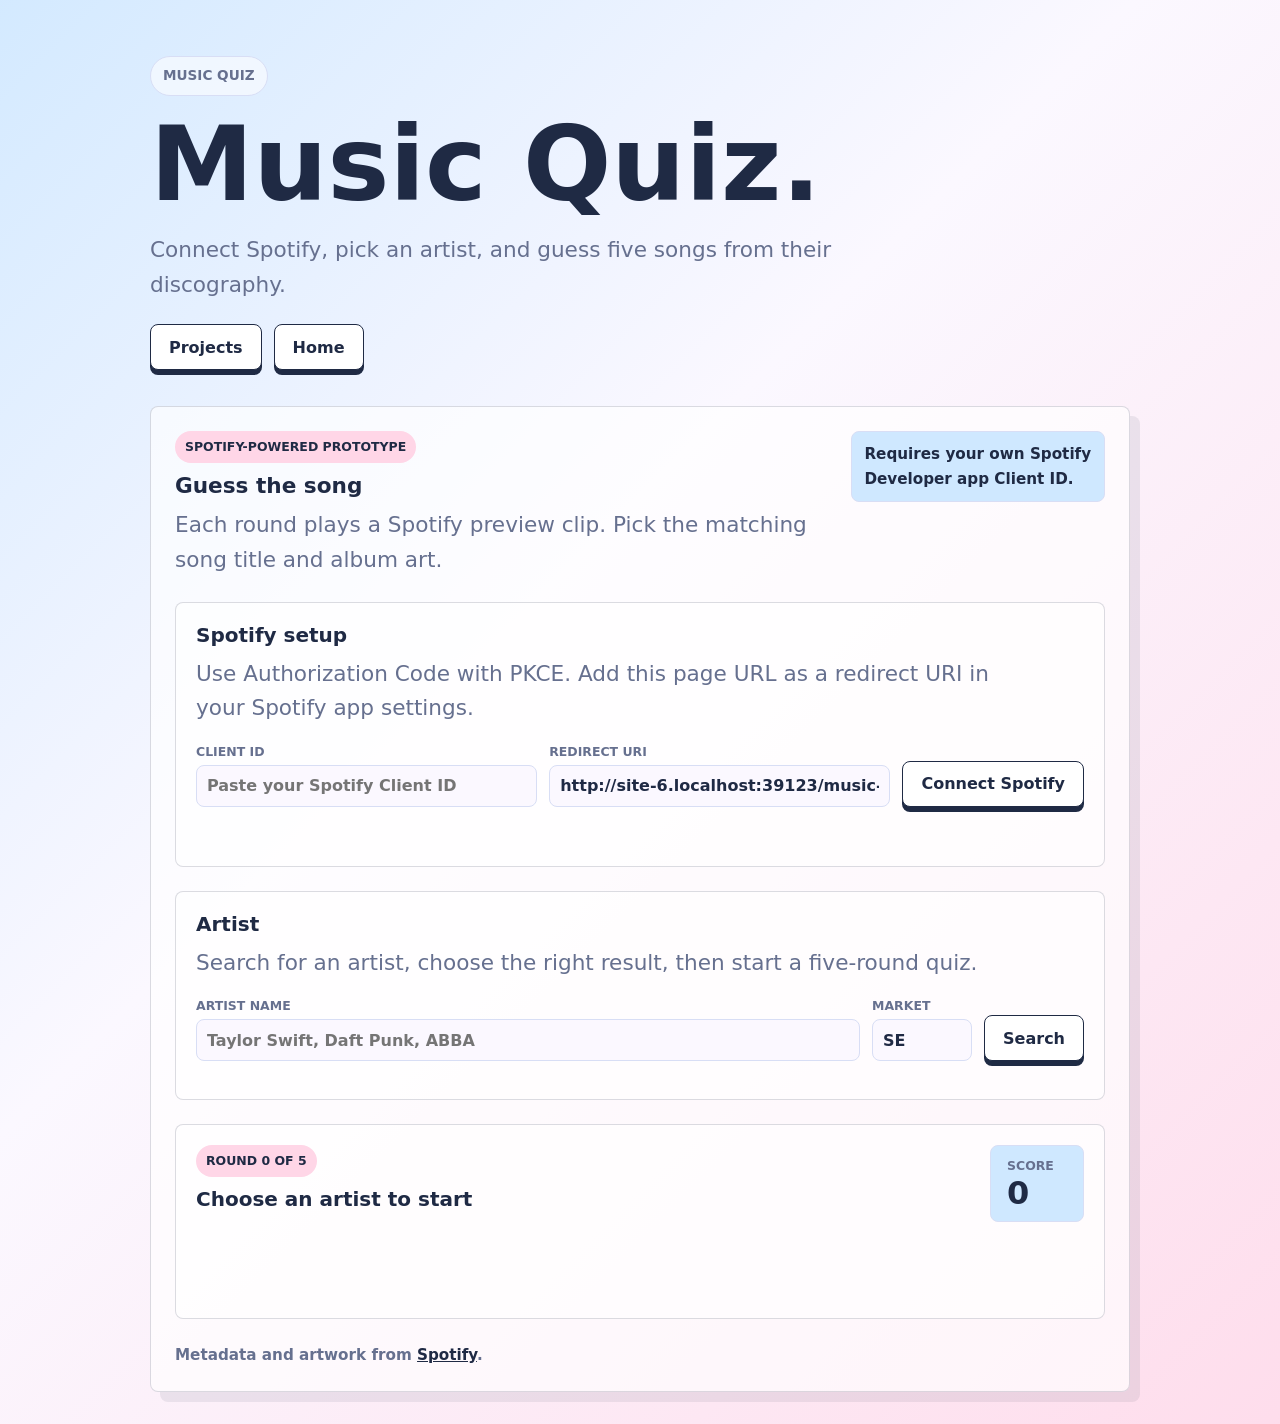
==== music-quiz.html @ 1cb23871 "Added a Jeopardy-style trivia game and a bandle-ish music quiz game" ====
<!DOCTYPE html>
<html lang="en">
<head>
    <meta charset="UTF-8">
    <meta name="viewport" content="width=device-width, initial-scale=1.0">
    <title>Music Quiz | MACKAN</title>
    <link rel="stylesheet" href="style.css">
</head>
<body>
    <main class="projects-page">
        <section class="projects-shell" aria-label="Music quiz">
            <div class="projects-header">
                <p class="eyebrow">MUSIC QUIZ</p>
                <h1>Music Quiz.</h1>
                <p>Connect Spotify, pick an artist, and guess five songs from their discography.</p>
                <div class="actions">
                    <a href="projects.html">Projects</a>
                    <a href="index.html">Home</a>
                </div>
            </div>

            <section class="music-quiz" aria-labelledby="music-quiz-title">
                <div class="music-quiz-topbar">
                    <div>
                        <p class="project-kicker">Spotify-powered prototype</p>
                        <h2 id="music-quiz-title">Guess the song</h2>
                        <p>Each round plays a Spotify preview clip. Pick the matching song title and album art.</p>
                    </div>
                    <p class="spotify-note">Requires your own Spotify Developer app Client ID.</p>
                </div>

                <section class="spotify-setup" aria-labelledby="spotify-setup-title">
                    <div>
                        <h3 id="spotify-setup-title">Spotify setup</h3>
                        <p>Use Authorization Code with PKCE. Add this page URL as a redirect URI in your Spotify app settings.</p>
                    </div>

                    <div class="spotify-form">
                        <label for="spotify-client-id">
                            <span>Client ID</span>
                            <input id="spotify-client-id" type="text" autocomplete="off" placeholder="Paste your Spotify Client ID">
                        </label>

                        <label for="spotify-redirect-uri">
                            <span>Redirect URI</span>
                            <input id="spotify-redirect-uri" type="text" readonly>
                        </label>

                        <button type="button" id="spotify-connect">Connect Spotify</button>
                    </div>

                    <p class="quiz-status" id="auth-status" aria-live="polite"></p>
                </section>

                <section class="artist-picker" aria-labelledby="artist-picker-title">
                    <div>
                        <h3 id="artist-picker-title">Artist</h3>
                        <p>Search for an artist, choose the right result, then start a five-round quiz.</p>
                    </div>

                    <div class="artist-search">
                        <label for="artist-search-input">
                            <span>Artist name</span>
                            <input id="artist-search-input" type="search" placeholder="Taylor Swift, Daft Punk, ABBA">
                        </label>

                        <label for="spotify-market">
                            <span>Market</span>
                            <input id="spotify-market" type="text" maxlength="2" value="SE">
                        </label>

                        <button type="button" id="artist-search-button">Search</button>
                    </div>

                    <div class="artist-results" id="artist-results" aria-live="polite"></div>
                </section>

                <section class="quiz-stage" aria-labelledby="quiz-stage-title">
                    <div class="quiz-stage-header">
                        <div>
                            <p class="project-kicker" id="round-label">Round 0 of 5</p>
                            <h3 id="quiz-stage-title">Choose an artist to start</h3>
                        </div>

                        <div class="quiz-score">
                            <span>Score</span>
                            <strong id="quiz-score">0</strong>
                        </div>
                    </div>

                    <div class="audio-panel" id="audio-panel" hidden>
                        <audio id="song-preview" controls></audio>
                    </div>

                    <div class="answer-grid" id="answer-grid"></div>

                    <div class="quiz-actions">
                        <button type="button" id="next-round" hidden>Next round</button>
                        <button type="button" id="restart-quiz" hidden>Restart quiz</button>
                    </div>

                    <p class="quiz-status" id="quiz-status" aria-live="polite"></p>
                </section>

                <p class="spotify-attribution">
                    Metadata and artwork from <a href="https://open.spotify.com" target="_blank" rel="noreferrer">Spotify</a>.
                </p>
            </section>
        </section>
    </main>
    <script src="music-quiz.js"></script>
</body>
</html>
---- style.css ----
:root {
    color-scheme: light;
    --ink: #1f2a44;
    --muted: #66708f;
    --paper: #fbf8ff;
    --line: #d8def5;
    --pink: #ffd6e7;
    --blush: #f5b8d3;
    --sky: #cfe8ff;
    --blue: #9fcdf5;
    --lavender: #e7dcff;
}

* {
    box-sizing: border-box;
}

body {
    min-height: 100vh;
    margin: 0;
    font-family: Inter, ui-sans-serif, system-ui, -apple-system, BlinkMacSystemFont, "Segoe UI", sans-serif;
    color: var(--ink);
    background:
        linear-gradient(135deg, rgba(207, 232, 255, 0.9), rgba(251, 248, 255, 0.92) 42%, rgba(255, 214, 231, 0.8)),
        var(--paper);
}

main {
    min-height: 100vh;
    display: grid;
    place-items: center;
    padding: 32px;
}

.panel {
    width: min(100%, 920px);
    display: grid;
    grid-template-columns: 1.1fr 0.9fr;
    gap: 48px;
    align-items: center;
}

.copy {
    display: grid;
    gap: 24px;
}

.eyebrow {
    width: fit-content;
    margin: 0;
    padding: 8px 12px;
    border: 1px solid var(--line);
    border-radius: 999px;
    background: rgba(255, 255, 255, 0.58);
    color: var(--muted);
    font-size: 0.85rem;
    font-weight: 700;
    letter-spacing: 0;
    text-transform: uppercase;
}

h1 {
    margin: 0;
    font-size: clamp(3.25rem, 12vw, 8.5rem);
    line-height: 0.9;
    letter-spacing: 0;
}

p {
    max-width: 58ch;
    margin: 0;
    color: var(--muted);
    font-size: clamp(1.05rem, 2vw, 1.35rem);
    line-height: 1.6;
}

h2 {
    margin: 0;
    font-size: 1.35rem;
    letter-spacing: 0;
}

.actions {
    display: flex;
    flex-wrap: wrap;
    gap: 12px;
}

a {
    display: inline-flex;
    align-items: center;
    min-height: 46px;
    padding: 0 18px;
    border: 1px solid var(--ink);
    border-radius: 8px;
    color: var(--ink);
    text-decoration: none;
    font-weight: 700;
    background: #ffffff;
    box-shadow: 0 5px 0 var(--ink);
    transition: transform 160ms ease, box-shadow 160ms ease;
}

a:hover,
button:hover:not(:disabled) {
    transform: translateY(2px);
    box-shadow: 0 3px 0 var(--ink);
}

button {
    min-height: 46px;
    padding: 0 18px;
    border: 1px solid var(--ink);
    border-radius: 8px;
    color: var(--ink);
    font: inherit;
    font-weight: 700;
    background: #ffffff;
    box-shadow: 0 5px 0 var(--ink);
    cursor: pointer;
    transition: transform 160ms ease, box-shadow 160ms ease, opacity 160ms ease;
}

button:disabled {
    cursor: not-allowed;
    opacity: 0.44;
    box-shadow: none;
}

.scene {
    position: relative;
    min-height: 420px;
    border: 1px solid rgba(31, 42, 68, 0.16);
    border-radius: 8px;
    overflow: hidden;
    background:
        radial-gradient(circle at 26% 28%, var(--pink) 0 11%, transparent 12%),
        radial-gradient(circle at 76% 24%, var(--blue) 0 10%, transparent 11%),
        linear-gradient(160deg, #ffffff 0 42%, var(--sky) 43% 68%, var(--blush) 69% 100%);
    box-shadow: 18px 18px 0 rgba(31, 42, 68, 0.1);
}

.window {
    position: absolute;
    inset: 58px 42px auto;
    min-height: 220px;
    max-width: calc(100% - 84px);
    border: 2px solid var(--ink);
    border-radius: 8px;
    background: rgba(255, 253, 248, 0.88);
    box-shadow: 10px 10px 0 rgba(31, 42, 68, 0.18);
    overflow: hidden;
}

.window::before {
    content: "";
    display: block;
    height: 34px;
    border-bottom: 2px solid var(--ink);
    background:
        radial-gradient(circle at 18px 17px, var(--blush) 0 5px, transparent 6px),
        radial-gradient(circle at 38px 17px, var(--pink) 0 5px, transparent 6px),
        radial-gradient(circle at 58px 17px, var(--sky) 0 5px, transparent 6px);
}

code {
    display: block;
    padding: 28px;
    color: #273129;
    font: 700 clamp(0.86rem, 2.4vw, 1.2rem)/1.7 "SFMono-Regular", Consolas, "Liberation Mono", monospace;
    white-space: pre-wrap;
    overflow-wrap: anywhere;
    word-break: break-word;
}

.signature {
    position: absolute;
    right: 28px;
    bottom: 24px;
    padding: 10px 12px;
    border-radius: 8px;
    background: rgba(255, 255, 255, 0.7);
    color: var(--ink);
    font-weight: 800;
}

.projects-page {
    place-items: start center;
}

.projects-shell {
    width: min(100%, 980px);
    display: grid;
    gap: 36px;
}

.projects-header {
    display: grid;
    gap: 22px;
    padding-top: 24px;
}

.projects-header h1 {
    max-width: 760px;
    font-size: clamp(3rem, 9vw, 6.5rem);
}

.project-grid {
    display: grid;
    grid-template-columns: repeat(3, minmax(0, 1fr));
    gap: 18px;
}

.project-card {
    min-height: 220px;
    display: grid;
    align-content: start;
    gap: 14px;
    padding: 22px;
    border: 1px solid rgba(31, 42, 68, 0.16);
    border-radius: 8px;
    background: rgba(255, 255, 255, 0.68);
    box-shadow: 8px 8px 0 rgba(31, 42, 68, 0.08);
}

.project-card a {
    width: fit-content;
}

.project-kicker {
    width: fit-content;
    padding: 6px 10px;
    border-radius: 999px;
    background: var(--pink);
    color: var(--ink);
    font-size: 0.78rem;
    font-weight: 800;
    text-transform: uppercase;
}

.music-quiz {
    display: grid;
    gap: 24px;
    padding: 24px;
    border: 1px solid rgba(31, 42, 68, 0.16);
    border-radius: 8px;
    background: rgba(255, 255, 255, 0.66);
    box-shadow: 10px 10px 0 rgba(31, 42, 68, 0.08);
}

.music-quiz-topbar,
.spotify-setup,
.artist-picker,
.quiz-stage {
    display: grid;
    gap: 18px;
}

.music-quiz-topbar {
    grid-template-columns: minmax(0, 1fr) auto;
    align-items: start;
}

.music-quiz-topbar > div,
.spotify-setup > div:first-child,
.artist-picker > div:first-child {
    display: grid;
    gap: 10px;
}

.spotify-note {
    max-width: 24ch;
    padding: 10px 12px;
    border: 1px solid var(--line);
    border-radius: 8px;
    background: var(--sky);
    color: var(--ink);
    font-size: 0.95rem;
    font-weight: 800;
}

.spotify-setup,
.artist-picker,
.quiz-stage {
    padding: 20px;
    border: 1px solid rgba(31, 42, 68, 0.16);
    border-radius: 8px;
    background: rgba(255, 255, 255, 0.62);
}

.spotify-setup h3,
.artist-picker h3,
.quiz-stage h3 {
    margin: 0;
    font-size: 1.25rem;
}

.spotify-form,
.artist-search {
    display: grid;
    grid-template-columns: minmax(0, 1fr) minmax(0, 1fr) auto;
    gap: 12px;
    align-items: end;
}

.artist-search {
    grid-template-columns: minmax(0, 1fr) 100px auto;
}

.spotify-form label,
.artist-search label {
    display: grid;
    gap: 6px;
}

.spotify-form span,
.artist-search span,
.quiz-score span {
    color: var(--muted);
    font-size: 0.78rem;
    font-weight: 800;
    text-transform: uppercase;
}

.spotify-form input,
.artist-search input {
    width: 100%;
    min-height: 42px;
    padding: 0 10px;
    border: 1px solid var(--line);
    border-radius: 8px;
    color: var(--ink);
    font: inherit;
    font-weight: 700;
    background: var(--paper);
}

.artist-results {
    display: grid;
    grid-template-columns: repeat(3, minmax(0, 1fr));
    gap: 12px;
}

.artist-result {
    min-height: 72px;
    display: grid;
    grid-template-columns: 56px minmax(0, 1fr);
    gap: 10px;
    align-items: center;
    padding: 8px 10px;
    text-align: left;
    box-shadow: none;
}

.artist-result img {
    width: 56px;
    height: 56px;
    border-radius: 8px;
    object-fit: cover;
    background: var(--lavender);
}

.artist-result span {
    overflow-wrap: anywhere;
}

.quiz-stage-header {
    display: flex;
    justify-content: space-between;
    gap: 18px;
    align-items: start;
}

.quiz-stage-header > div:first-child {
    display: grid;
    gap: 10px;
}

.quiz-score {
    min-width: 94px;
    display: grid;
    gap: 4px;
    padding: 12px 16px;
    border: 1px solid var(--line);
    border-radius: 8px;
    background: var(--sky);
}

.quiz-score strong {
    font-size: 2rem;
    line-height: 1;
}

.audio-panel audio {
    width: 100%;
}

.answer-grid {
    display: grid;
    grid-template-columns: repeat(3, minmax(0, 1fr));
    gap: 14px;
}

.song-answer {
    min-height: 0;
    display: grid;
    gap: 10px;
    align-content: start;
    padding: 12px;
    text-align: left;
    box-shadow: 0 5px 0 var(--ink);
}

.song-answer img {
    width: 100%;
    aspect-ratio: 1;
    border: 1px solid var(--line);
    border-radius: 8px;
    object-fit: cover;
    background: var(--lavender);
}

.song-answer strong,
.song-answer span {
    overflow-wrap: anywhere;
}

.song-answer span {
    color: var(--muted);
    font-size: 0.95rem;
    line-height: 1.35;
}

.song-answer.is-correct {
    background: #d8f8d8;
}

.song-answer.is-wrong {
    background: #ffd6e7;
}

.quiz-actions {
    display: flex;
    flex-wrap: wrap;
    gap: 10px;
}

.quiz-status,
.spotify-attribution {
    min-height: 1.4em;
    font-size: 0.95rem;
    font-weight: 700;
}

.spotify-attribution a {
    min-height: 0;
    display: inline;
    padding: 0;
    border: 0;
    box-shadow: none;
    text-decoration: underline;
    background: transparent;
}

.trivia-game {
    display: grid;
    gap: 24px;
    padding: 24px;
    border: 1px solid rgba(31, 42, 68, 0.16);
    border-radius: 8px;
    background: rgba(255, 255, 255, 0.66);
    box-shadow: 10px 10px 0 rgba(31, 42, 68, 0.08);
}

.trivia-topbar {
    display: flex;
    justify-content: space-between;
    gap: 24px;
    align-items: start;
}

.trivia-topbar > div:first-child {
    display: grid;
    gap: 12px;
}

.trivia-controls {
    display: grid;
    gap: 14px;
    justify-items: end;
}

.pack-picker {
    display: grid;
    gap: 6px;
    justify-items: start;
}

.pack-picker span {
    color: var(--muted);
    font-size: 0.78rem;
    font-weight: 800;
    text-transform: uppercase;
}

.pack-picker select {
    min-height: 42px;
    min-width: 220px;
    padding: 0 12px;
    border: 1px solid var(--ink);
    border-radius: 8px;
    color: var(--ink);
    font: inherit;
    font-weight: 700;
    background: #ffffff;
}

.language-toggle {
    display: flex;
    gap: 8px;
    padding: 6px;
    border: 1px solid var(--line);
    border-radius: 8px;
    background: rgba(255, 255, 255, 0.7);
}

.language-button {
    min-height: 36px;
    padding: 0 12px;
    box-shadow: none;
}

.language-button.is-active {
    background: var(--pink);
}

.team-manager {
    display: grid;
    gap: 18px;
    padding: 20px;
    border: 1px solid rgba(31, 42, 68, 0.16);
    border-radius: 8px;
    background: rgba(255, 255, 255, 0.62);
}

.team-manager-header {
    display: flex;
    justify-content: space-between;
    gap: 18px;
    align-items: start;
}

.team-manager-header > div:first-child {
    display: grid;
    gap: 10px;
}

.team-manager h3 {
    margin: 0;
    font-size: 1.25rem;
}

.team-actions {
    display: flex;
    flex-wrap: wrap;
    justify-content: end;
    gap: 10px;
}

.current-turn {
    width: fit-content;
    display: grid;
    gap: 4px;
    padding: 12px 16px;
    border: 1px solid var(--line);
    border-radius: 8px;
    background: var(--sky);
}

.current-turn span,
.team-score span {
    color: var(--muted);
    font-size: 0.78rem;
    font-weight: 800;
    text-transform: uppercase;
}

.current-turn strong,
.team-score strong {
    font-size: 2rem;
    line-height: 1;
}

.player-randomizer {
    display: grid;
    gap: 14px;
    padding: 16px;
    border: 1px solid rgba(31, 42, 68, 0.14);
    border-radius: 8px;
    background: rgba(255, 255, 255, 0.7);
}

.player-randomizer summary {
    display: flex;
    align-items: center;
    justify-content: space-between;
    gap: 12px;
    cursor: pointer;
    list-style: none;
}

.player-randomizer summary::-webkit-details-marker {
    display: none;
}

.player-randomizer summary::after {
    content: "+";
    width: 30px;
    height: 30px;
    display: grid;
    place-items: center;
    border: 1px solid var(--ink);
    border-radius: 8px;
    background: #ffffff;
    font-weight: 900;
}

.player-randomizer[open] summary::after {
    content: "-";
}

.pack-editor {
    display: grid;
    gap: 14px;
    padding: 18px;
    border: 1px solid rgba(31, 42, 68, 0.16);
    border-radius: 8px;
    background: rgba(255, 255, 255, 0.62);
}

.pack-editor summary {
    display: flex;
    align-items: center;
    justify-content: space-between;
    gap: 12px;
    cursor: pointer;
    list-style: none;
}

.pack-editor summary::-webkit-details-marker {
    display: none;
}

.pack-editor summary::after {
    content: "+";
    width: 30px;
    height: 30px;
    display: grid;
    place-items: center;
    border: 1px solid var(--ink);
    border-radius: 8px;
    background: #ffffff;
    font-weight: 900;
}

.pack-editor[open] summary::after {
    content: "-";
}

.pack-editor h3 {
    margin: 0;
    font-size: 1.15rem;
}

.custom-pack-tools {
    display: grid;
    grid-template-columns: minmax(0, 1fr) auto;
    gap: 12px;
    align-items: end;
}

.pack-editor label,
.custom-category-header label,
.custom-question-row label {
    display: grid;
    gap: 6px;
}

.pack-editor label span,
.custom-category-header label span,
.custom-question-row label span {
    color: var(--muted);
    font-size: 0.78rem;
    font-weight: 800;
    text-transform: uppercase;
}

.pack-editor input,
.pack-editor select,
.pack-editor textarea {
    width: 100%;
    border: 1px solid var(--line);
    border-radius: 8px;
    color: var(--ink);
    font: inherit;
    font-weight: 700;
    background: var(--paper);
}

.pack-editor input,
.pack-editor select {
    min-height: 42px;
    padding: 0 10px;
}

.pack-editor textarea {
    min-height: 70px;
    padding: 10px;
    resize: vertical;
}

.custom-category-list {
    display: grid;
    gap: 16px;
}

.custom-category {
    display: grid;
    gap: 12px;
    padding: 14px;
    border: 1px solid rgba(31, 42, 68, 0.14);
    border-radius: 8px;
    background: #ffffff;
}

.custom-category-header {
    display: grid;
    grid-template-columns: minmax(0, 1fr) auto;
    gap: 12px;
    align-items: end;
}

.custom-question-row {
    display: grid;
    grid-template-columns: 64px minmax(0, 1fr) minmax(0, 1fr);
    gap: 10px;
    align-items: start;
}

.custom-question-row strong {
    min-height: 42px;
    display: grid;
    place-items: center;
    border: 1px solid var(--line);
    border-radius: 8px;
    background: var(--lavender);
}

.pack-editor-actions {
    display: flex;
    flex-wrap: wrap;
    gap: 10px;
}

.pack-editor-status {
    min-height: 1.4em;
    font-size: 0.95rem;
    font-weight: 700;
}

.player-randomizer h4 {
    margin: 0;
    font-size: 1rem;
}

.player-randomizer label,
.randomizer-controls label {
    display: grid;
    gap: 6px;
}

.player-randomizer label span,
.randomizer-controls label span,
.team-members span {
    color: var(--muted);
    font-size: 0.78rem;
    font-weight: 800;
    text-transform: uppercase;
}

.player-randomizer textarea,
.randomizer-controls input {
    width: 100%;
    border: 1px solid var(--line);
    border-radius: 8px;
    color: var(--ink);
    font: inherit;
    font-weight: 700;
    background: var(--paper);
}

.player-randomizer textarea {
    min-height: 116px;
    padding: 10px;
    resize: vertical;
}

.randomizer-controls {
    display: grid;
    grid-template-columns: minmax(150px, 220px) auto;
    gap: 12px;
    align-items: end;
}

.randomizer-controls input {
    min-height: 42px;
    padding: 0 10px;
}

.randomizer-status {
    min-height: 1.4em;
    font-size: 0.95rem;
    font-weight: 700;
}

.team-list {
    display: grid;
    grid-template-columns: repeat(4, minmax(0, 1fr));
    gap: 12px;
}

.team-card {
    display: grid;
    gap: 10px;
    padding: 14px;
    border: 1px solid rgba(31, 42, 68, 0.14);
    border-radius: 8px;
    background: #ffffff;
}

.team-card.is-active {
    border-color: var(--ink);
    box-shadow: 0 0 0 3px rgba(255, 214, 231, 0.9);
}

.team-card label {
    color: var(--muted);
    font-size: 0.78rem;
    font-weight: 800;
    text-transform: uppercase;
}

.team-card input {
    width: 100%;
    min-height: 42px;
    padding: 0 10px;
    border: 1px solid var(--line);
    border-radius: 8px;
    color: var(--ink);
    font: inherit;
    font-weight: 700;
    background: var(--paper);
}

.team-score {
    display: grid;
    gap: 4px;
}

.team-members {
    display: grid;
    gap: 4px;
}

.team-members p {
    font-size: 0.95rem;
    line-height: 1.4;
    overflow-wrap: anywhere;
}

.remove-team {
    min-height: 38px;
    padding: 0 10px;
    box-shadow: none;
}

.trivia-board {
    display: grid;
    grid-template-columns: repeat(5, minmax(0, 1fr));
    gap: 12px;
}

.trivia-column {
    display: grid;
    grid-template-rows: auto repeat(5, 72px);
    gap: 10px;
}

.trivia-column h3 {
    min-height: 52px;
    display: grid;
    place-items: center;
    margin: 0;
    padding: 10px;
    border: 1px solid rgba(31, 42, 68, 0.18);
    border-radius: 8px;
    background: var(--lavender);
    text-align: center;
    font-size: 1rem;
    text-transform: uppercase;
}

.trivia-tile {
    width: 100%;
    min-height: 72px;
    padding: 0;
    background: linear-gradient(135deg, var(--blue), var(--pink));
    font-size: clamp(1.2rem, 3vw, 1.8rem);
}

.question-panel {
    display: grid;
    gap: 18px;
    padding: 22px;
    border: 1px solid rgba(31, 42, 68, 0.18);
    border-radius: 8px;
    background: #ffffff;
}

.question-panel[hidden],
.answer-text[hidden] {
    display: none;
}

.question-panel h3 {
    margin: 0;
    font-size: clamp(1.25rem, 3vw, 2rem);
    line-height: 1.25;
}

.answer-text {
    margin-top: 14px;
    padding: 14px 16px;
    border-left: 4px solid var(--blush);
    border-radius: 8px;
    background: var(--paper);
    color: var(--ink);
    font-weight: 700;
}

.question-actions {
    display: flex;
    flex-wrap: wrap;
    gap: 12px;
}

.reset-button {
    width: fit-content;
    background: var(--pink);
}

@media (max-width: 760px) {
    main {
        align-items: start;
        padding: 22px;
    }

    .panel {
        grid-template-columns: 1fr;
        gap: 32px;
    }

    .scene {
        min-height: 320px;
        box-shadow: 10px 10px 0 rgba(31, 42, 68, 0.1);
    }

    .window {
        inset: 36px 24px auto;
        max-width: calc(100% - 48px);
    }

    .project-grid {
        grid-template-columns: 1fr;
    }

    .project-card {
        min-height: 180px;
    }

    .music-quiz {
        padding: 18px;
    }

    .music-quiz-topbar,
    .spotify-form,
    .artist-search,
    .quiz-stage-header,
    .artist-results,
    .answer-grid {
        grid-template-columns: 1fr;
    }

    .quiz-stage-header {
        display: grid;
    }

    .spotify-note {
        max-width: none;
    }

    .trivia-game {
        padding: 18px;
    }

    .trivia-topbar {
        display: grid;
    }

    .trivia-controls {
        justify-items: start;
    }

    .team-manager-header {
        display: grid;
    }

    .team-actions {
        justify-content: start;
    }

    .randomizer-controls {
        grid-template-columns: 1fr;
    }

    .custom-category-header,
    .custom-pack-tools,
    .custom-question-row {
        grid-template-columns: 1fr;
    }

    .custom-question-row strong {
        width: fit-content;
        min-width: 64px;
    }

    .team-list {
        grid-template-columns: 1fr;
    }

    .trivia-board {
        grid-template-columns: 1fr;
    }

    .trivia-column {
        grid-template-rows: auto;
    }
}
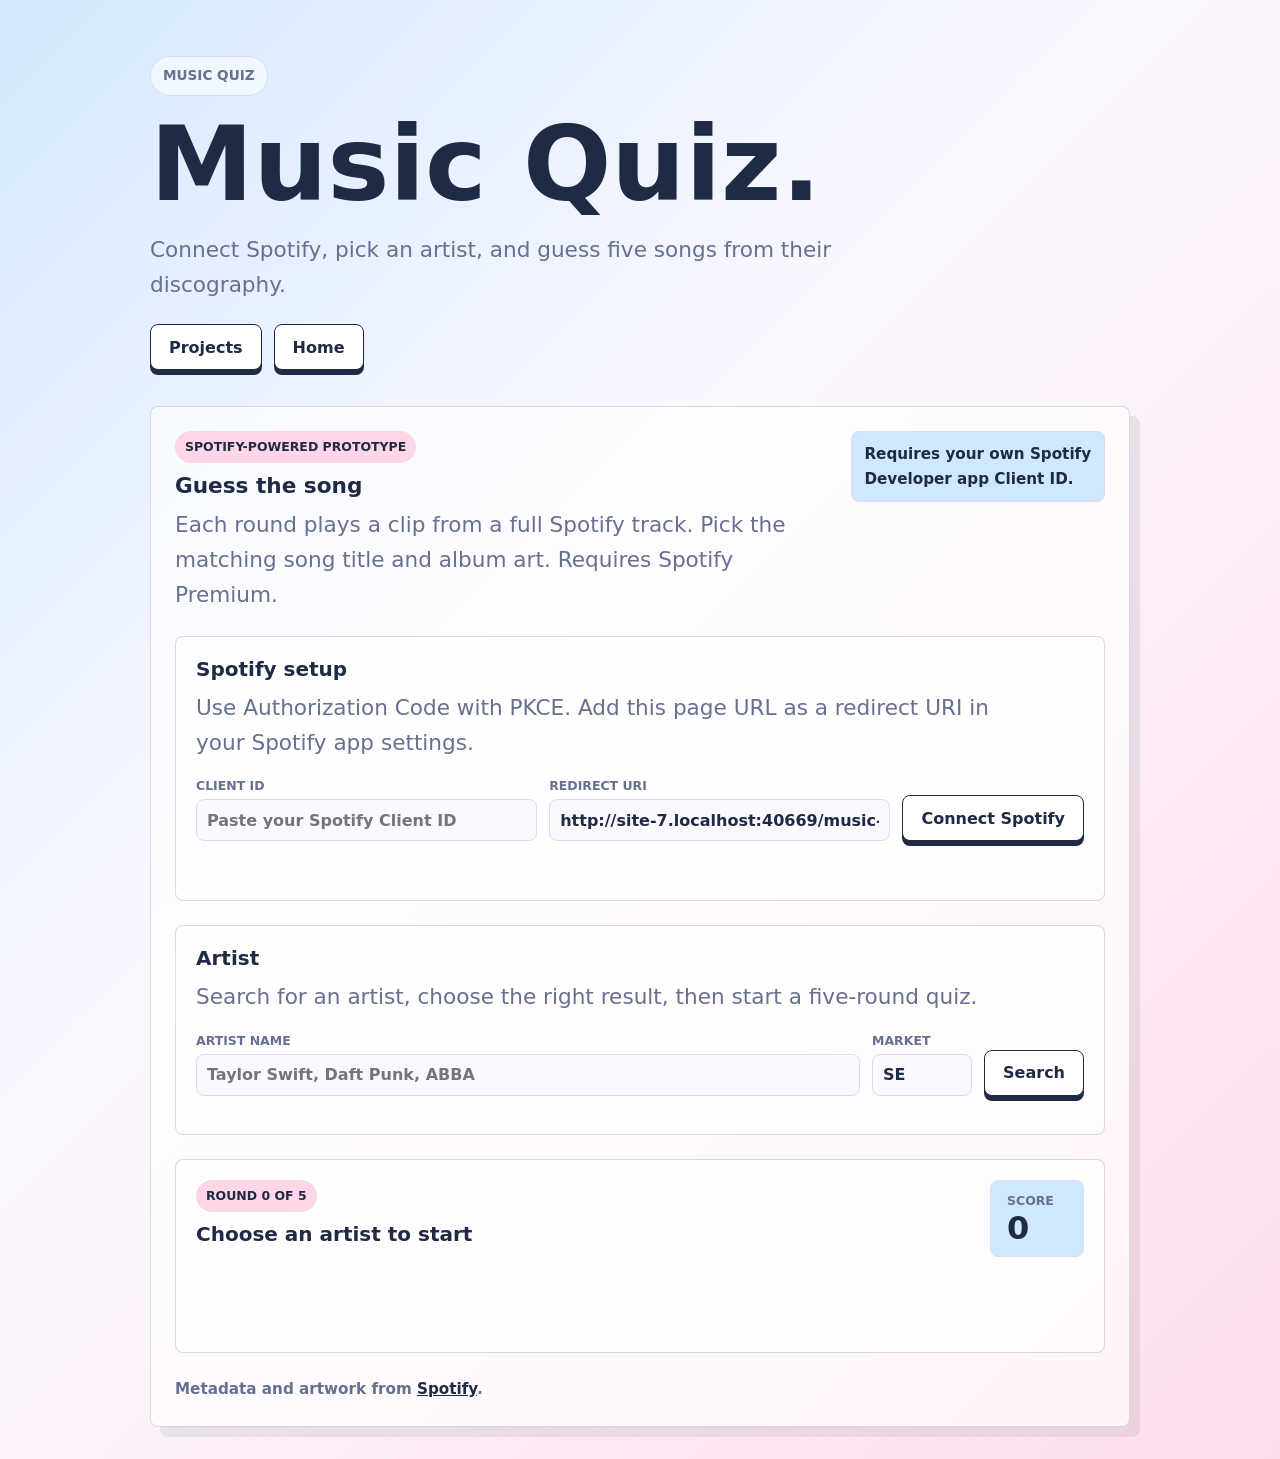
==== commit 718725bc: "Tried fixing the bandle-game. Removed dependency for previews" ====
--- a/music-quiz.html
+++ b/music-quiz.html
@@ -24,7 +24,7 @@
                     <div>
                         <p class="project-kicker">Spotify-powered prototype</p>
                         <h2 id="music-quiz-title">Guess the song</h2>
-                        <p>Each round plays a Spotify preview clip. Pick the matching song title and album art.</p>
+                        <p>Each round plays a clip from a full Spotify track. Pick the matching song title and album art. Requires Spotify Premium.</p>
                     </div>
                     <p class="spotify-note">Requires your own Spotify Developer app Client ID.</p>
                 </div>
@@ -89,7 +89,7 @@
                     </div>
 
                     <div class="audio-panel" id="audio-panel" hidden>
-                        <audio id="song-preview" controls></audio>
+                        <button type="button" id="play-pause-btn">Pause</button>
                     </div>
 
                     <div class="answer-grid" id="answer-grid"></div>
@@ -108,6 +108,7 @@
             </section>
         </section>
     </main>
+    <script src="https://sdk.scdn.co/spotify-player.js"></script>
     <script src="music-quiz.js"></script>
 </body>
 </html>
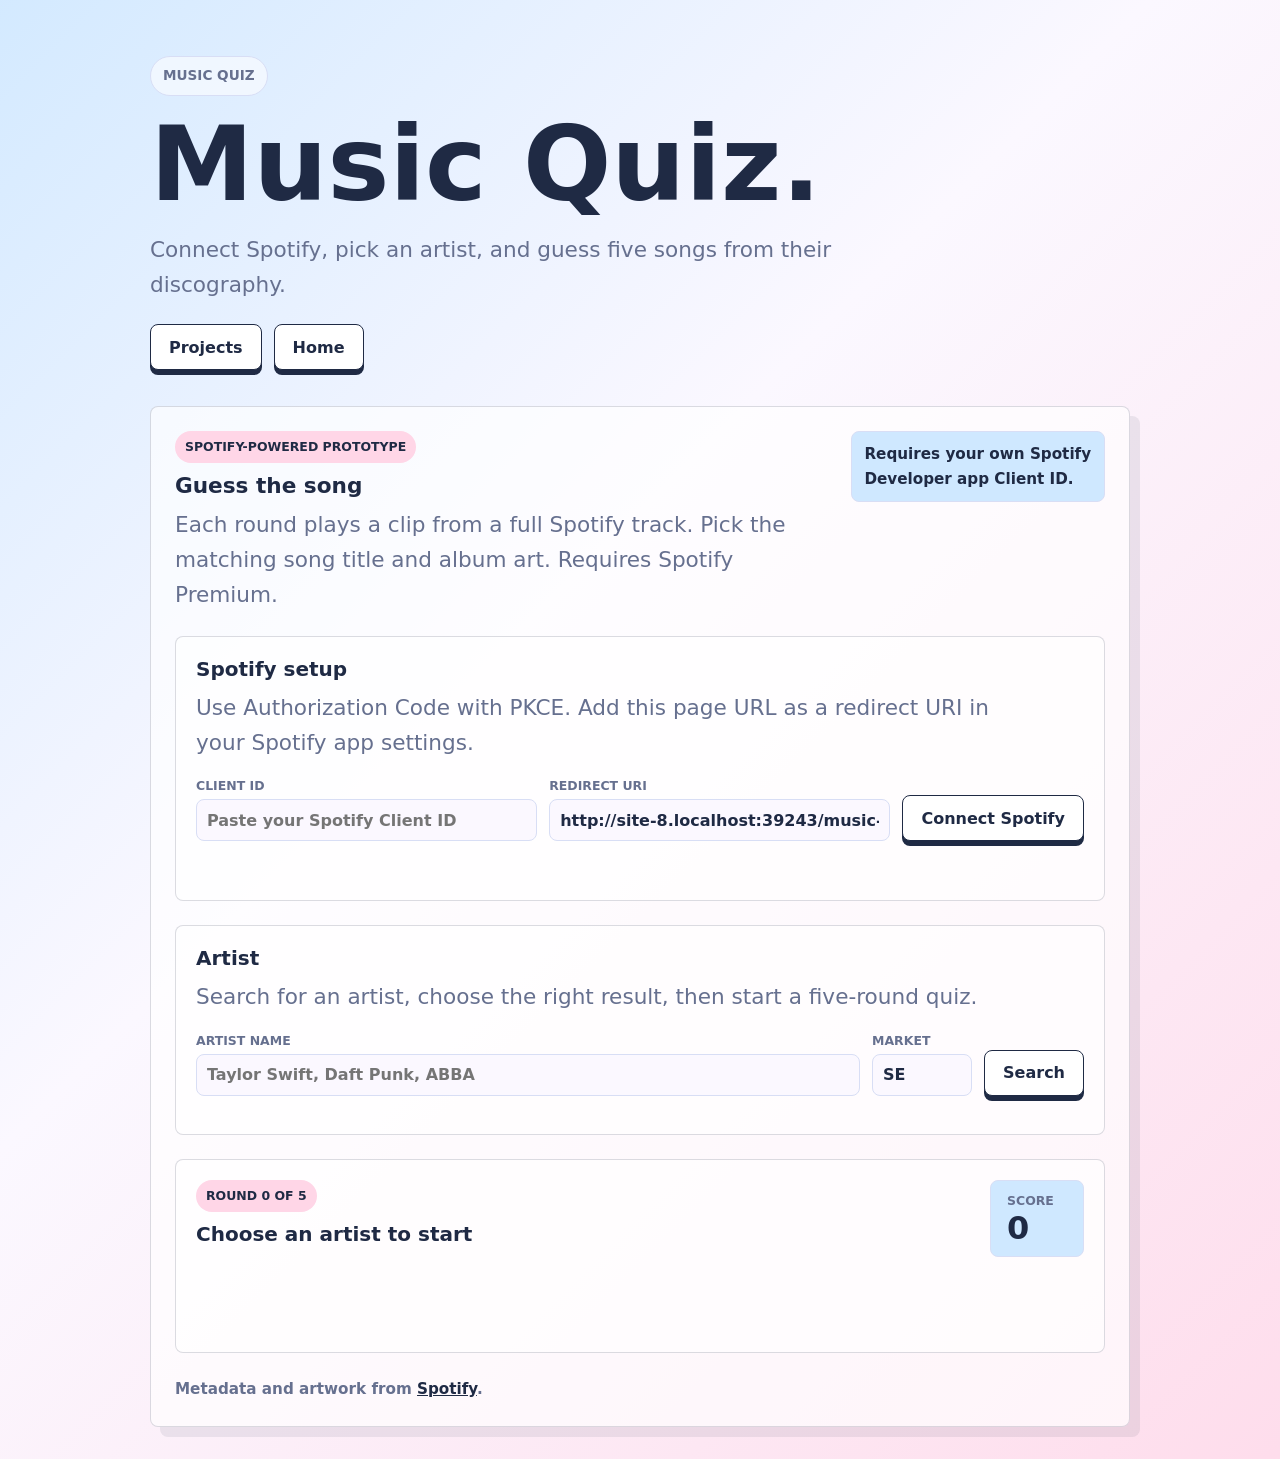
==== commit c7d628f2: "Added volume slider so noone goes deaf" ====
--- a/music-quiz.html
+++ b/music-quiz.html
@@ -90,6 +90,10 @@
 
                     <div class="audio-panel" id="audio-panel" hidden>
                         <button type="button" id="play-pause-btn">Pause</button>
+                        <label for="volume-control">
+                            <span>Volume</span>
+                            <input id="volume-control" type="range" min="0" max="1" step="0.01" value="0.7">
+                        </label>
                     </div>
 
                     <div class="answer-grid" id="answer-grid"></div>
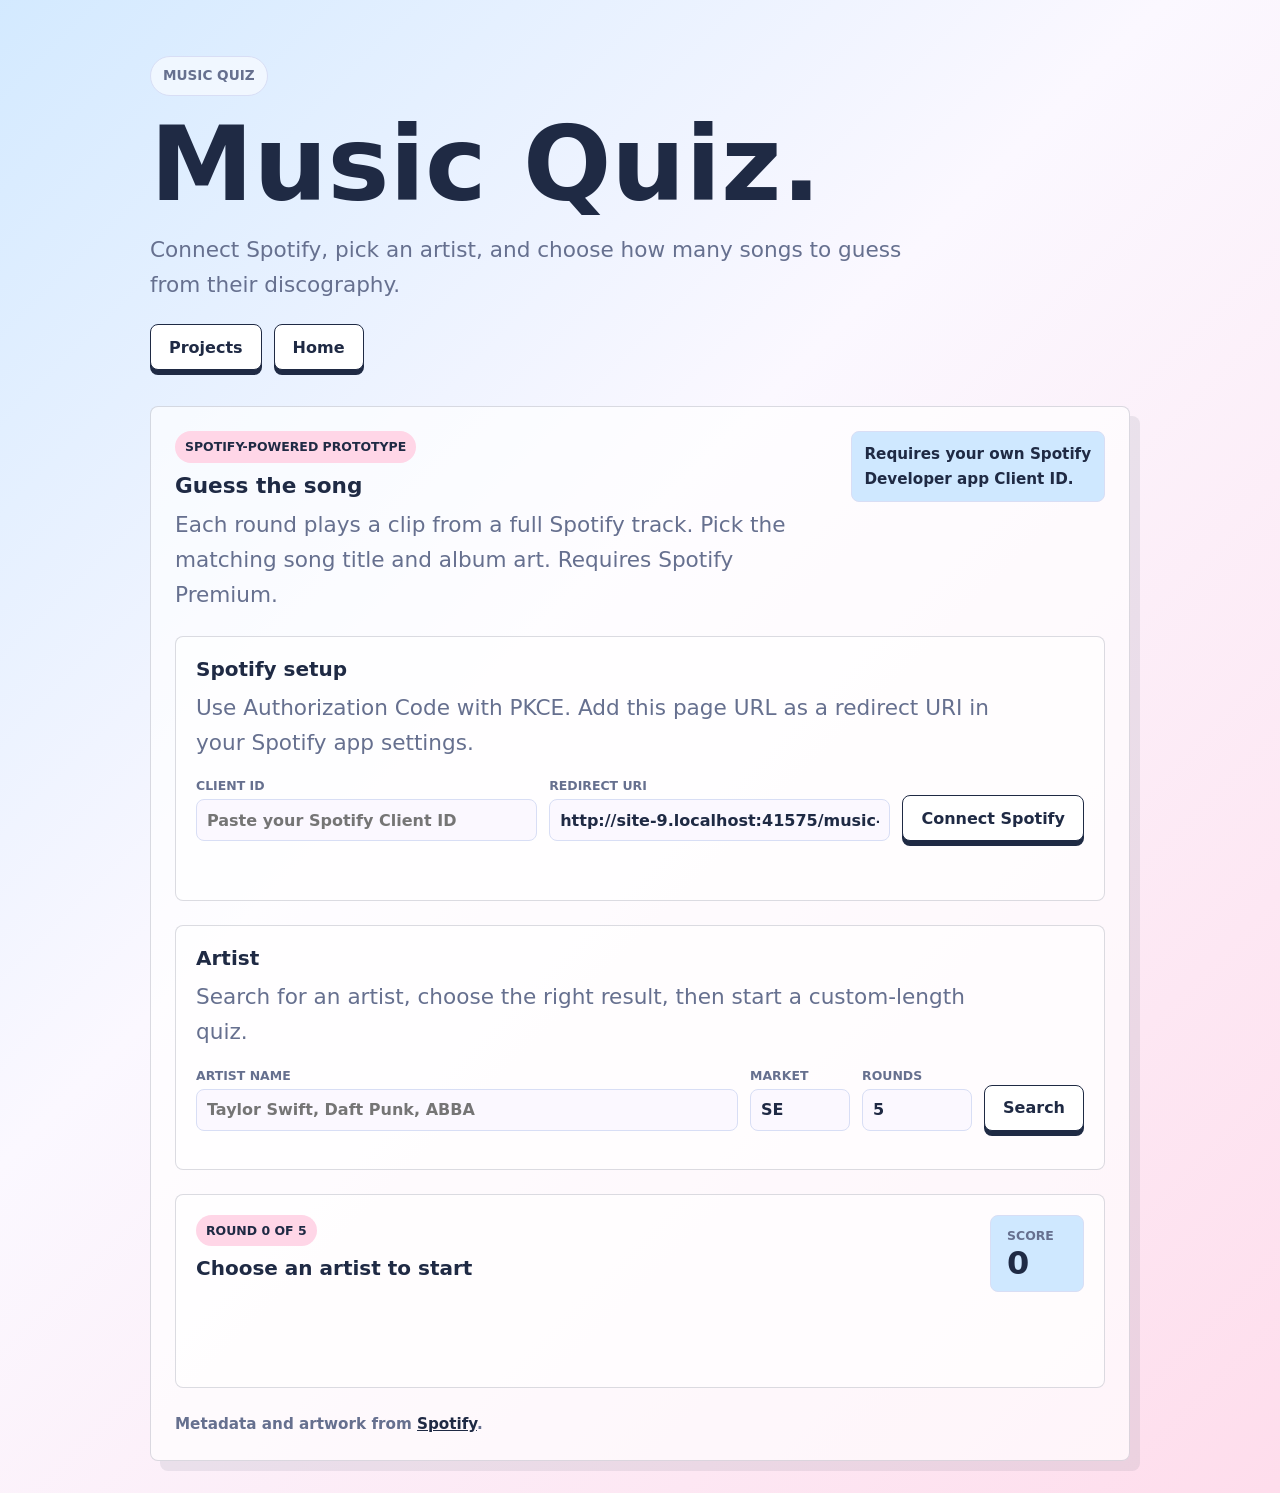
==== commit 82af20cd: "Hopefully added a "number of rounds"-slider to the music quiz game" ====
--- a/music-quiz.html
+++ b/music-quiz.html
@@ -12,7 +12,7 @@
             <div class="projects-header">
                 <p class="eyebrow">MUSIC QUIZ</p>
                 <h1>Music Quiz.</h1>
-                <p>Connect Spotify, pick an artist, and guess five songs from their discography.</p>
+                <p>Connect Spotify, pick an artist, and choose how many songs to guess from their discography.</p>
                 <div class="actions">
                     <a href="projects.html">Projects</a>
                     <a href="index.html">Home</a>
@@ -55,7 +55,7 @@
                 <section class="artist-picker" aria-labelledby="artist-picker-title">
                     <div>
                         <h3 id="artist-picker-title">Artist</h3>
-                        <p>Search for an artist, choose the right result, then start a five-round quiz.</p>
+                        <p>Search for an artist, choose the right result, then start a custom-length quiz.</p>
                     </div>
 
                     <div class="artist-search">
@@ -67,6 +67,11 @@
                         <label for="spotify-market">
                             <span>Market</span>
                             <input id="spotify-market" type="text" maxlength="2" value="SE">
+                        </label>
+
+                        <label for="round-count">
+                            <span>Rounds</span>
+                            <input id="round-count" type="number" min="1" max="20" step="1" value="5">
                         </label>
 
                         <button type="button" id="artist-search-button">Search</button>
--- a/style.css
+++ b/style.css
@@ -35,7 +35,7 @@
 .panel {
     width: min(100%, 920px);
     display: grid;
-    grid-template-columns: 1.1fr 0.9fr;
+    grid-template-columns: 1fr 1fr;
     gap: 48px;
     align-items: center;
 }
@@ -61,7 +61,7 @@
 
 h1 {
     margin: 0;
-    font-size: clamp(3.25rem, 12vw, 8.5rem);
+    font-size: clamp(2.75rem, 8vw, 5.5rem);
     line-height: 0.9;
     letter-spacing: 0;
 }
@@ -304,7 +304,7 @@
 }
 
 .artist-search {
-    grid-template-columns: minmax(0, 1fr) 100px auto;
+    grid-template-columns: minmax(0, 1fr) 100px 110px auto;
 }
 
 .spotify-form label,
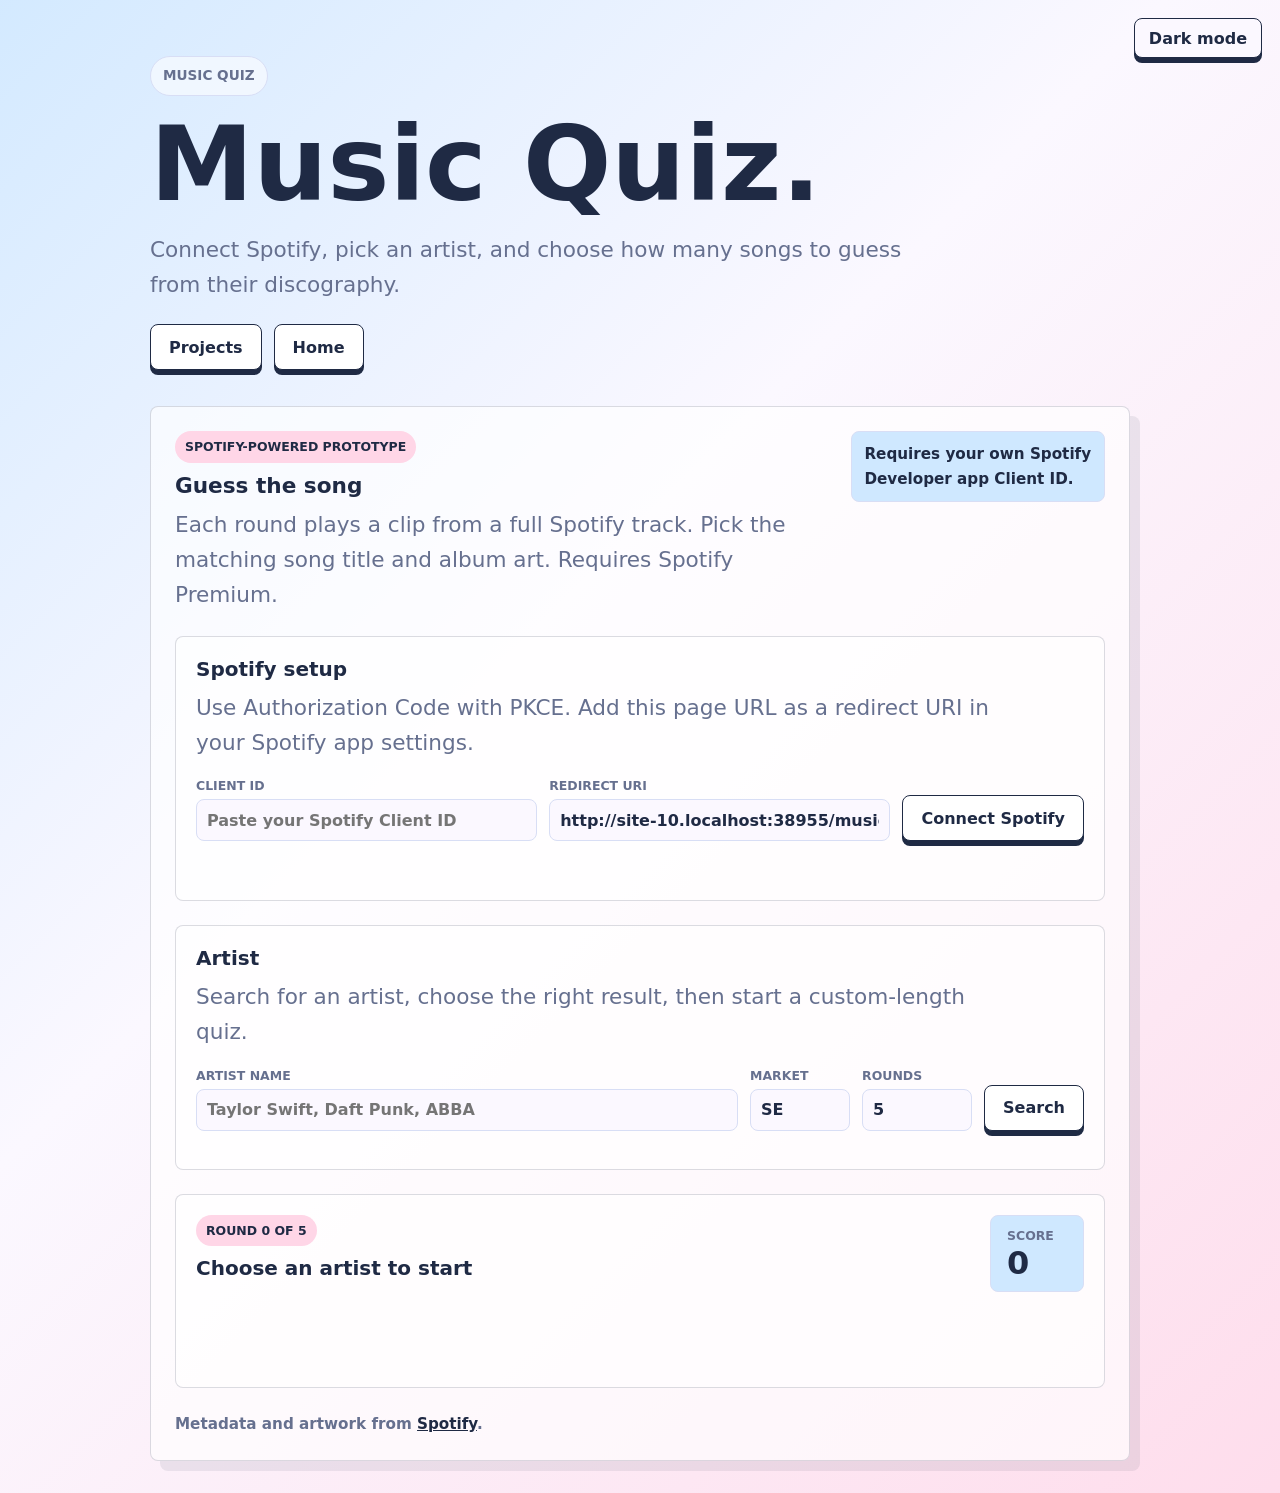
==== commit 2ecf6e4a: "Added dark mode support" ====
--- a/music-quiz.html
+++ b/music-quiz.html
@@ -4,6 +4,7 @@
     <meta charset="UTF-8">
     <meta name="viewport" content="width=device-width, initial-scale=1.0">
     <title>Music Quiz | MACKAN</title>
+    <script src="dark-mode.js"></script>
     <link rel="stylesheet" href="style.css">
 </head>
 <body>
--- a/style.css
+++ b/style.css
@@ -9,6 +9,19 @@
     --sky: #cfe8ff;
     --blue: #9fcdf5;
     --lavender: #e7dcff;
+}
+
+[data-theme="dark"] {
+    color-scheme: dark;
+    --ink: #eef4ff;
+    --muted: #b8c3dc;
+    --paper: #111827;
+    --line: #34415f;
+    --pink: #9f4f72;
+    --blush: #c4799b;
+    --sky: #22506f;
+    --blue: #3978a5;
+    --lavender: #45356f;
 }
 
 * {
@@ -127,6 +140,17 @@
     box-shadow: none;
 }
 
+.theme-toggle {
+    position: fixed;
+    z-index: 20;
+    top: 18px;
+    right: 18px;
+    min-height: 40px;
+    padding: 0 14px;
+    border-color: var(--ink);
+    background: var(--paper);
+}
+
 .scene {
     position: relative;
     min-height: 420px;
@@ -959,6 +983,106 @@
     background: var(--pink);
 }
 
+[data-theme="dark"] body {
+    background:
+        linear-gradient(135deg, rgba(17, 24, 39, 0.96), rgba(31, 42, 68, 0.94) 48%, rgba(64, 44, 78, 0.86)),
+        var(--paper);
+}
+
+[data-theme="dark"] a,
+[data-theme="dark"] button,
+[data-theme="dark"] .theme-toggle,
+[data-theme="dark"] .project-card a {
+    background: #182235;
+}
+
+[data-theme="dark"] .eyebrow,
+[data-theme="dark"] .window,
+[data-theme="dark"] .project-card,
+[data-theme="dark"] .projects-shell,
+[data-theme="dark"] .music-quiz,
+[data-theme="dark"] .music-quiz-topbar,
+[data-theme="dark"] .spotify-setup,
+[data-theme="dark"] .artist-picker,
+[data-theme="dark"] .quiz-stage,
+[data-theme="dark"] .trivia-game,
+[data-theme="dark"] .trivia-topbar,
+[data-theme="dark"] .team-manager,
+[data-theme="dark"] .player-randomizer,
+[data-theme="dark"] .team-card,
+[data-theme="dark"] .current-turn,
+[data-theme="dark"] .pack-editor,
+[data-theme="dark"] .custom-category-editor,
+[data-theme="dark"] .question-panel {
+    border-color: rgba(238, 244, 255, 0.18);
+    background: rgba(24, 34, 53, 0.78);
+}
+
+[data-theme="dark"] .scene {
+    border-color: rgba(238, 244, 255, 0.18);
+    background:
+        radial-gradient(circle at 26% 28%, rgba(159, 79, 114, 0.84) 0 11%, transparent 12%),
+        radial-gradient(circle at 76% 24%, rgba(57, 120, 165, 0.84) 0 10%, transparent 11%),
+        linear-gradient(160deg, #182235 0 42%, var(--sky) 43% 68%, #59395a 69% 100%);
+    box-shadow: 18px 18px 0 rgba(0, 0, 0, 0.22);
+}
+
+[data-theme="dark"] .signature,
+[data-theme="dark"] .spotify-note,
+[data-theme="dark"] .quiz-score,
+[data-theme="dark"] .current-turn,
+[data-theme="dark"] .category-heading,
+[data-theme="dark"] .reset-button,
+[data-theme="dark"] .language-button.is-active {
+    background: var(--sky);
+}
+
+[data-theme="dark"] input,
+[data-theme="dark"] select,
+[data-theme="dark"] textarea,
+[data-theme="dark"] .team-name,
+[data-theme="dark"] .answer-text {
+    border-color: var(--line);
+    color: var(--ink);
+    background: #0f172a;
+}
+
+[data-theme="dark"] input::placeholder,
+[data-theme="dark"] textarea::placeholder {
+    color: #8793ad;
+}
+
+[data-theme="dark"] code {
+    color: #e6edf7;
+}
+
+[data-theme="dark"] .artist-result,
+[data-theme="dark"] .song-answer,
+[data-theme="dark"] .language-button,
+[data-theme="dark"] .value-button,
+[data-theme="dark"] .score-button,
+[data-theme="dark"] .custom-question-row {
+    background: #182235;
+}
+
+[data-theme="dark"] .artist-result img,
+[data-theme="dark"] .song-answer img,
+[data-theme="dark"] .project-card::before {
+    background: var(--lavender);
+}
+
+[data-theme="dark"] .song-answer.is-correct {
+    background: #255a3a;
+}
+
+[data-theme="dark"] .song-answer.is-wrong {
+    background: #6f2d48;
+}
+
+[data-theme="dark"] .value-button.is-used {
+    background: #0f172a;
+}
+
 @media (max-width: 760px) {
     main {
         align-items: start;
